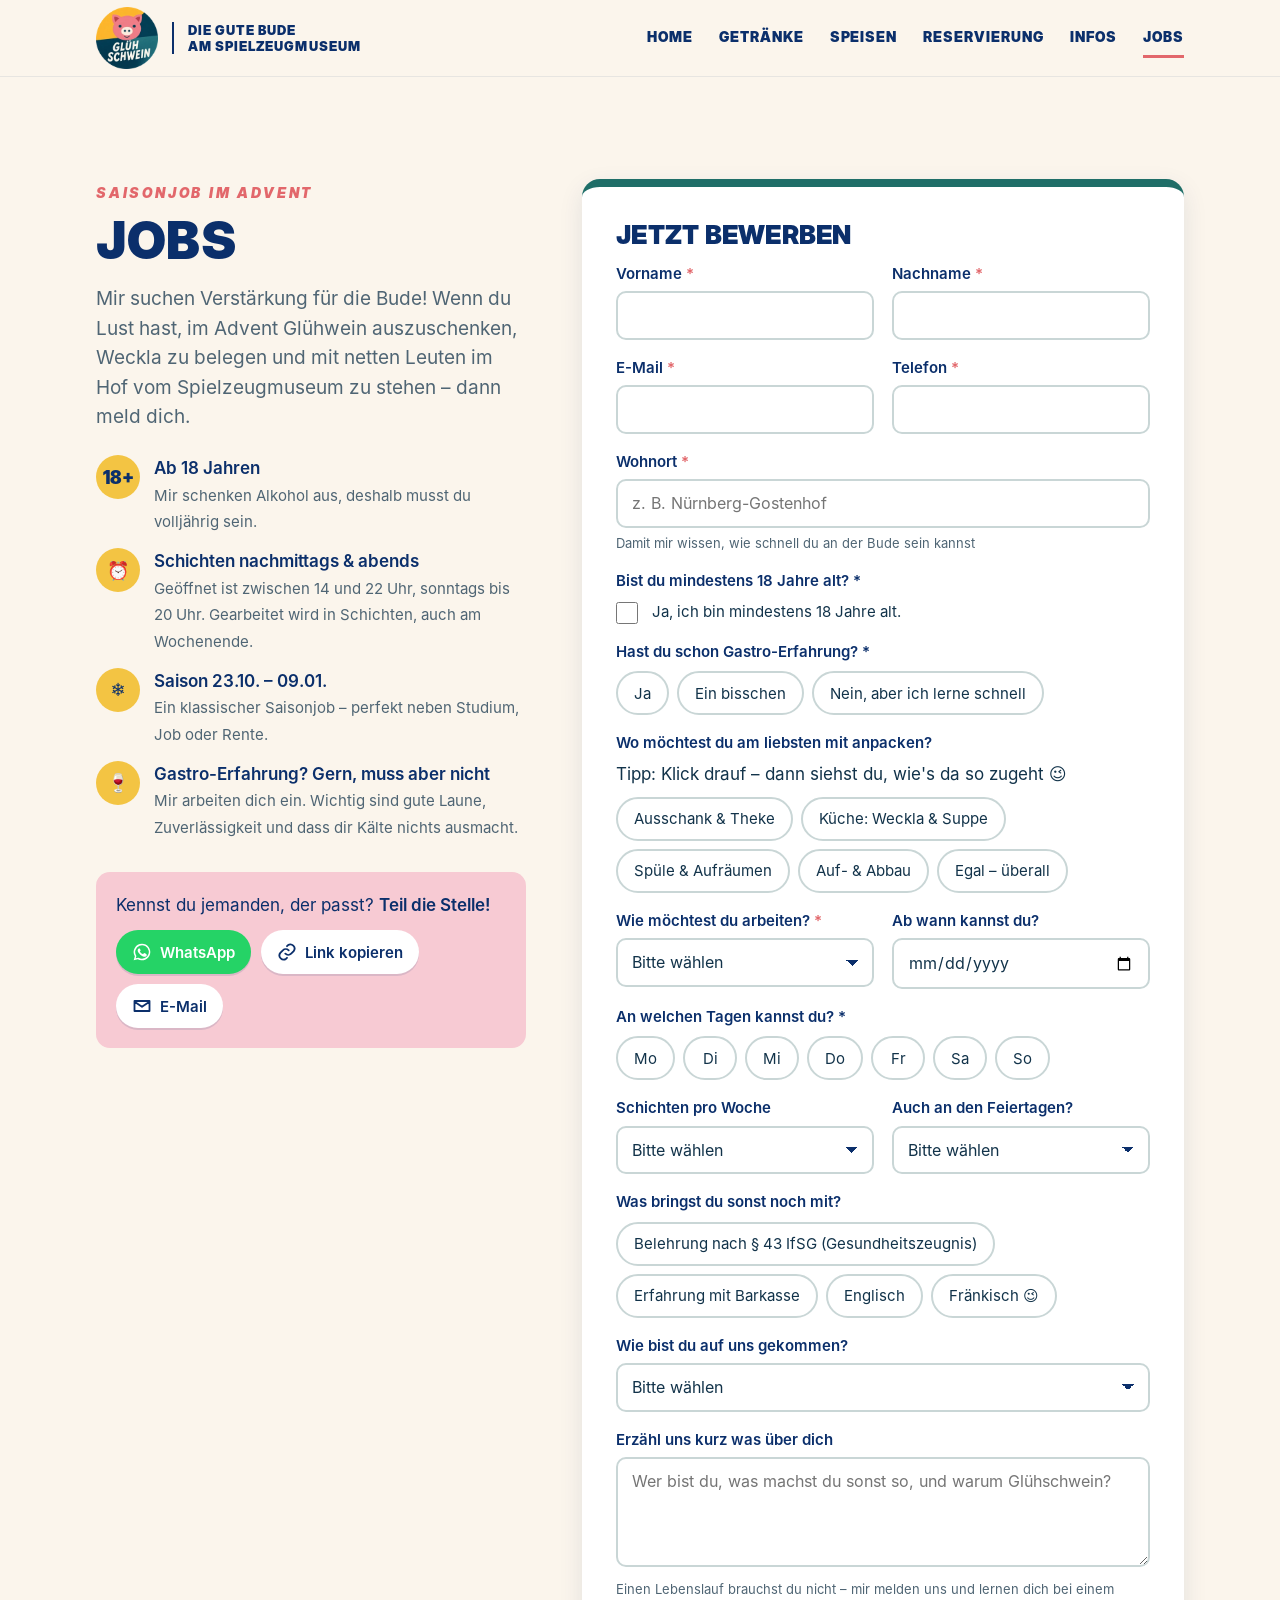
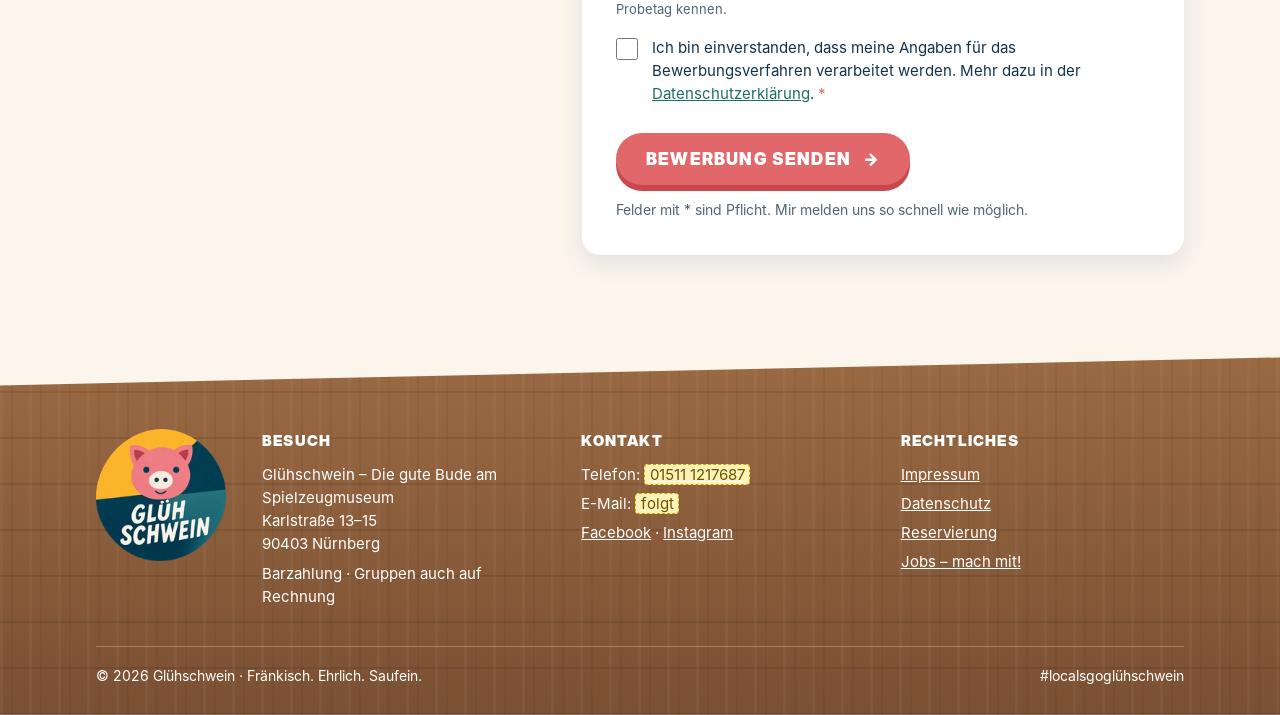
==== jobs/index.html @ bfb58c5c "Jobs: kleine Bildvorschau beim Drüberfahren mit der Maus - Über dem jeweiligen Bereich erscheint ein" ====
<!doctype html>
<html lang="de">
<head>
  <meta charset="utf-8">
  <meta name="viewport" content="width=device-width, initial-scale=1">
  <title>Jobs – Glühschwein · Saisonjob im Advent in Nürnberg</title>
  <meta name="description" content="Saisonjob im Glühschwein am Spielzeugmuseum Nürnberg: Ausschank, Küche, Auf- und Abbau. Ab 18 Jahren, Schichten nachmittags und abends, 23.10. – 09.01. Jetzt online bewerben.">
  <meta name="theme-color" content="#164f55">
  <link rel="icon" href="../bilder/favicon.png" type="image/png">
  <link rel="apple-touch-icon" href="../bilder/apple-touch-icon.png">
  <link rel="stylesheet" href="../css/style.css?v=14">
  <meta property="og:title" content="Jobs im Glühschwein – mach mit!">
  <meta property="og:description" content="Saisonjob im Advent: Ausschank, Küche, Auf- und Abbau im Innenhof vom Spielzeugmuseum Nürnberg. Ab 18 – jetzt online bewerben!">
  <meta property="og:type" content="website">
  <meta property="og:locale" content="de_DE">
  <meta property="og:url" content="https://xn--dasglhschwein-0ob.de/jobs/">
  <meta property="og:image" content="https://xn--dasglhschwein-0ob.de/bilder/vorschau.jpg">
  <meta property="og:image:width" content="1200">
  <meta property="og:image:height" content="630">
  <meta name="twitter:card" content="summary_large_image">
</head>
<body>

<a class="springen" href="#inhalt">Zum Inhalt springen</a>

<header class="kopf">
  <div class="huelle kopf__innen">
    <a class="marke" href="../" aria-label="Glühschwein – zur Startseite">
      <img class="marke__logo" src="../bilder/logo-klein.webp" width="180" height="182" alt="Logo Glühschwein">
      <span class="marke__zeile">Die gute Bude<br>am Spielzeugmuseum</span>
    </a>
    <button class="burger" type="button" aria-label="Menü öffnen" aria-expanded="false" aria-controls="hauptmenue">
      <span></span><span></span><span></span>
    </button>
    <nav class="nav" id="hauptmenue" aria-label="Hauptmenü">
      <ul>
        <li><a href="../#home">Home</a></li>
        <li><a href="../#getraenke">Getränke</a></li>
        <li><a href="../#speisen">Speisen</a></li>
        <li><a href="../#reservierung">Reservierung</a></li>
        <li><a href="../#infos">Infos</a></li>
        <li><a href="./" class="aktiv" aria-current="page">Jobs</a></li>
      </ul>
    </nav>
  </div>
</header>

<main id="inhalt">
<section class="abschnitt" aria-labelledby="jobs-titel">
  <div class="huelle reservierung">
    <div>
      <span class="kicker">Saisonjob im Advent</span>
      <h1 class="titel-gross" id="jobs-titel">Jobs</h1>
      <p class="einleitung">Mir suchen Verstärkung für die Bude! Wenn du Lust hast, im Advent Glühwein auszuschenken, Weckla zu belegen und mit netten Leuten im Hof vom Spielzeugmuseum zu stehen – dann meld dich.</p>
      <ul class="regeln">
        <li><span class="zahl">18+</span><div><b>Ab 18 Jahren</b><span>Mir schenken Alkohol aus, deshalb musst du volljährig sein.</span></div></li>
        <li><span class="zahl">⏰</span><div><b>Schichten nachmittags &amp; abends</b><span>Geöffnet ist zwischen 14 und 22 Uhr, sonntags bis 20 Uhr. Gearbeitet wird in Schichten, auch am Wochenende.</span></div></li>
        <li><span class="zahl">❄</span><div><b>Saison 23.10. – 09.01.</b><span>Ein klassischer Saisonjob – perfekt neben Studium, Job oder Rente.</span></div></li>
        <li><span class="zahl">🍷</span><div><b>Gastro-Erfahrung? Gern, muss aber nicht</b><span>Mir arbeiten dich ein. Wichtig sind gute Laune, Zuverlässigkeit und dass dir Kälte nichts ausmacht.</span></div></li>
      </ul>
      <div class="teilen" id="teilen">
        <p class="teilen__titel">Kennst du jemanden, der passt? <b>Teil die Stelle!</b></p>
        <div class="teilen__knoepfe">
          <button type="button" class="teilen__knopf teilen__knopf--nativ" id="teilen-nativ" hidden>
            <svg viewBox="0 0 24 24" aria-hidden="true"><path d="M12 3v12M7 8l5-5 5 5M5 13v6a2 2 0 0 0 2 2h10a2 2 0 0 0 2-2v-6" fill="none" stroke="currentColor" stroke-width="2.2" stroke-linecap="round" stroke-linejoin="round"/></svg>
            Teilen
          </button>
          <a class="teilen__knopf teilen__knopf--wa" id="teilen-wa" href="https://wa.me/?text=Saisonjob%20im%20Gl%C3%BChschwein%20N%C3%BCrnberg%20%E2%80%93%20hier%20bewerben%3A%20https%3A%2F%2Fxn--dasglhschwein-0ob.de%2Fjobs%2F" target="_blank" rel="noopener">
            <svg viewBox="0 0 24 24" aria-hidden="true"><path fill="currentColor" d="M12 2a10 10 0 0 0-8.6 15.1L2 22l5-1.3A10 10 0 1 0 12 2Zm0 18.2a8.2 8.2 0 0 1-4.2-1.2l-.3-.2-3 .8.8-2.9-.2-.3A8.2 8.2 0 1 1 12 20.2Zm4.5-6.1c-.2-.1-1.5-.7-1.7-.8s-.4-.1-.6.1-.7.8-.8 1-.3.2-.5.1a6.7 6.7 0 0 1-3.3-2.9c-.2-.4.2-.4.7-1.3.1-.2 0-.3 0-.4l-.8-1.8c-.2-.5-.4-.4-.6-.4h-.5a1 1 0 0 0-.7.3 3 3 0 0 0-.9 2.2 5.2 5.2 0 0 0 1.1 2.8 11.9 11.9 0 0 0 4.6 4c1.7.7 2.4.8 3.2.7a2.8 2.8 0 0 0 1.8-1.3 2.3 2.3 0 0 0 .2-1.3c-.1-.1-.2-.2-.5-.3Z"/></svg>
            WhatsApp
          </a>
          <button type="button" class="teilen__knopf" id="teilen-kopieren">
            <svg viewBox="0 0 24 24" aria-hidden="true"><path d="M10 14a5 5 0 0 0 7 0l3-3a5 5 0 0 0-7-7l-1 1M14 10a5 5 0 0 0-7 0l-3 3a5 5 0 0 0 7 7l1-1" fill="none" stroke="currentColor" stroke-width="2.2" stroke-linecap="round"/></svg>
            <span>Link kopieren</span>
          </button>
          <a class="teilen__knopf" id="teilen-mail" href="mailto:?subject=Saisonjob%20im%20Gl%C3%BChschwein&amp;body=Schau%20mal%2C%20das%20Gl%C3%BChschwein%20am%20Spielzeugmuseum%20sucht%20Leute%3A%20https%3A%2F%2Fxn--dasglhschwein-0ob.de%2Fjobs%2F">
            <svg viewBox="0 0 24 24" aria-hidden="true"><path d="M3 6h18v12H3zM3 7l9 6 9-6" fill="none" stroke="currentColor" stroke-width="2.2" stroke-linejoin="round"/></svg>
            E-Mail
          </a>
        </div>
      </div>
    </div>

    <form class="formular" id="bewerbungs-formular" action="https://formspree.io/f/DEINE-JOBS-ID" method="POST" novalidate>
      <h3>Jetzt bewerben</h3>
      <input type="hidden" name="_subject" value="Neue Bewerbung – Glühschwein">
      <div class="honig" aria-hidden="true"><label>Bitte leer lassen <input type="text" name="_gotcha" tabindex="-1" autocomplete="off"></label></div>

      <div class="feld-raster">
        <div class="feld">
          <label for="b-vorname">Vorname <span class="pflicht">*</span></label>
          <input id="b-vorname" name="vorname" type="text" autocomplete="given-name" required>
        </div>
        <div class="feld">
          <label for="b-nachname">Nachname <span class="pflicht">*</span></label>
          <input id="b-nachname" name="nachname" type="text" autocomplete="family-name" required>
        </div>
        <div class="feld">
          <label for="b-email">E-Mail <span class="pflicht">*</span></label>
          <input id="b-email" name="email" type="email" autocomplete="email" required>
        </div>
        <div class="feld">
          <label for="b-telefon">Telefon <span class="pflicht">*</span></label>
          <input id="b-telefon" name="telefon" type="tel" inputmode="tel" autocomplete="tel" required>
        </div>
        <div class="feld breit">
          <label for="b-wohnort">Wohnort <span class="pflicht">*</span></label>
          <input id="b-wohnort" name="wohnort" type="text" autocomplete="address-level2" required placeholder="z. B. Nürnberg-Gostenhof">
          <div class="klein">Damit mir wissen, wie schnell du an der Bude sein kannst</div>
        </div>

        <fieldset class="auswahl breit">
          <legend>Bist du mindestens 18 Jahre alt? <span class="pflicht">*</span></legend>
          <label class="haekchen"><input type="checkbox" id="b-18" name="volljaehrig" value="Ja, mindestens 18 Jahre" required><span>Ja, ich bin mindestens 18 Jahre alt.</span></label>
        </fieldset>

        <fieldset class="auswahl breit">
          <legend>Hast du schon Gastro-Erfahrung? <span class="pflicht">*</span></legend>
          <div class="optionen">
            <label class="option"><input type="radio" name="gastro_erfahrung" value="Ja" required><span>Ja</span></label>
            <label class="option"><input type="radio" name="gastro_erfahrung" value="Ein bisschen"><span>Ein bisschen</span></label>
            <label class="option"><input type="radio" name="gastro_erfahrung" value="Nein, aber ich lerne schnell"><span>Nein, aber ich lerne schnell</span></label>
          </div>
        </fieldset>
        <div class="feld breit" id="erfahrung-details" hidden>
          <label for="b-erfahrung">Wo und wie lange?</label>
          <textarea id="b-erfahrung" name="gastro_erfahrung_details" disabled placeholder="z. B. 2 Jahre Service im Biergarten, Christkindlesmarkt 2025 …"></textarea>
        </div>

        <fieldset class="auswahl breit">
          <legend>Wo möchtest du am liebsten mit anpacken?</legend>
          <p class="klein tipp">Tipp: Klick drauf – dann siehst du, wie's da so zugeht 😉</p>
          <div class="optionen">
            <label class="option"><input type="checkbox" name="bereich" value="Ausschank / Theke" data-bild="ausschank"><span>Ausschank &amp; Theke</span></label>
            <label class="option"><input type="checkbox" name="bereich" value="Küche / Weckla &amp; Suppe" data-bild="kueche"><span>Küche: Weckla &amp; Suppe</span></label>
            <label class="option"><input type="checkbox" name="bereich" value="Spüle / Aufräumen" data-bild="spuele"><span>Spüle &amp; Aufräumen</span></label>
            <label class="option"><input type="checkbox" name="bereich" value="Auf- und Abbau" data-bild="aufbau"><span>Auf- &amp; Abbau</span></label>
            <label class="option"><input type="checkbox" name="bereich" value="Egal, überall" data-bild="team"><span>Egal – überall</span></label>
          </div>
        </fieldset>

        <div class="feld">
          <label for="b-art">Wie möchtest du arbeiten? <span class="pflicht">*</span></label>
          <select id="b-art" name="beschaeftigung" required>
            <option value="">Bitte wählen</option>
            <option>Minijob</option>
            <option>Aushilfe / kurzfristige Beschäftigung</option>
            <option>Werkstudent/in</option>
            <option>Teilzeit</option>
            <option>Noch unklar</option>
          </select>
        </div>
        <div class="feld">
          <label for="b-ab">Ab wann kannst du?</label>
          <input id="b-ab" name="verfuegbar_ab" type="date" min="2026-10-01" max="2027-01-09">
        </div>

        <fieldset class="auswahl breit">
          <legend>An welchen Tagen kannst du? <span class="pflicht">*</span></legend>
          <div class="optionen optionen--tage">
            <label class="option"><input type="checkbox" name="tage" value="Mo"><span>Mo</span></label>
            <label class="option"><input type="checkbox" name="tage" value="Di"><span>Di</span></label>
            <label class="option"><input type="checkbox" name="tage" value="Mi"><span>Mi</span></label>
            <label class="option"><input type="checkbox" name="tage" value="Do"><span>Do</span></label>
            <label class="option"><input type="checkbox" name="tage" value="Fr"><span>Fr</span></label>
            <label class="option"><input type="checkbox" name="tage" value="Sa"><span>Sa</span></label>
            <label class="option"><input type="checkbox" name="tage" value="So"><span>So</span></label>
          </div>
        </fieldset>

        <div class="feld">
          <label for="b-schichten">Schichten pro Woche</label>
          <select id="b-schichten" name="schichten_pro_woche">
            <option value="">Bitte wählen</option>
            <option>1</option><option>2</option><option>3</option><option>4</option><option>5 oder mehr</option>
          </select>
        </div>
        <div class="feld">
          <label for="b-feiertage">Auch an den Feiertagen?</label>
          <select id="b-feiertage" name="feiertage">
            <option value="">Bitte wählen</option>
            <option>Ja, auch 24./26./31.12.</option>
            <option>Teilweise – schreib ich unten</option>
            <option>Nein</option>
          </select>
        </div>

        <fieldset class="auswahl breit">
          <legend>Was bringst du sonst noch mit?</legend>
          <div class="optionen">
            <label class="option"><input type="checkbox" name="extras" value="Belehrung nach § 43 IfSG (Gesundheitszeugnis)"><span>Belehrung nach § 43 IfSG (Gesundheitszeugnis)</span></label>
            <label class="option"><input type="checkbox" name="extras" value="Erfahrung mit Barkasse"><span>Erfahrung mit Barkasse</span></label>
            <label class="option"><input type="checkbox" name="extras" value="Englisch"><span>Englisch</span></label>
            <label class="option"><input type="checkbox" name="extras" value="Fränkisch 😉"><span>Fränkisch 😉</span></label>
          </div>
        </fieldset>

        <div class="feld breit">
          <label for="b-quelle">Wie bist du auf uns gekommen?</label>
          <select id="b-quelle" name="quelle">
            <option value="">Bitte wählen</option>
            <option>Ich war schon Gast</option>
            <option>Instagram / Facebook</option>
            <option>Freunde / Bekannte</option>
            <option>Ich hab schon mal im Glühschwein gearbeitet</option>
            <option>Sonstiges</option>
          </select>
        </div>

        <div class="feld breit">
          <label for="b-nachricht">Erzähl uns kurz was über dich</label>
          <textarea id="b-nachricht" name="nachricht" placeholder="Wer bist du, was machst du sonst so, und warum Glühschwein?"></textarea>
          <div class="klein">Einen Lebenslauf brauchst du nicht – mir melden uns und lernen dich bei einem Probetag kennen.</div>
        </div>

        <div class="feld breit">
          <label class="haekchen" for="b-datenschutz">
            <input id="b-datenschutz" name="datenschutz" type="checkbox" value="akzeptiert" required>
            <span>Ich bin einverstanden, dass meine Angaben für das Bewerbungsverfahren verarbeitet werden. Mehr dazu in der <a href="../datenschutz.html#bewerbung">Datenschutzerklärung</a>. <span class="pflicht">*</span></span>
          </label>
        </div>
      </div>

      <div class="formular-fuss">
        <button class="knopf" type="submit">Bewerbung senden <span aria-hidden="true">→</span></button>
        <p>Felder mit * sind Pflicht. Mir melden uns so schnell wie möglich.</p>
      </div>
      <div id="bewerbung-meldung" role="status" aria-live="polite"></div>
    </form>
  </div>
</section>
</main>

<!-- Kleine Vorschau beim Drüberfahren (nur Maus) -->
<div class="bildtipp" id="bildtipp" aria-hidden="true" hidden><img alt="" width="960" height="720"><span></span></div>

<!-- Bild-Popup für die Bereiche im Bewerbungsformular -->
<div class="bildpopup" id="bildpopup" hidden>
  <div class="bildpopup__karte" role="dialog" aria-modal="true" aria-labelledby="bildpopup-titel">
    <button type="button" class="bildpopup__zu" aria-label="Schließen">×</button>
    <img class="bildpopup__bild" alt="" width="960" height="720">
    <div class="bildpopup__text">
      <h3 id="bildpopup-titel"></h3>
      <p></p>
      <button type="button" class="knopf bildpopup__ok">Passt, weiter <span aria-hidden="true">→</span></button>
    </div>
  </div>
</div>


<footer class="fuss">
  <div class="huelle">
    <div class="fuss__raster">
      <img class="logo-fuss" src="../bilder/logo-klein.webp" width="180" height="182" alt="Logo Glühschwein" loading="lazy">
      <div>
        <h4>Besuch</h4>
        <p>Glühschwein – Die gute Bude am Spielzeugmuseum<br>Karlstraße 13–15<br>90403 Nürnberg</p>
        <p>Barzahlung · Gruppen auch auf Rechnung</p>
      </div>
      <div>
        <h4>Kontakt</h4>
        <ul>
          <!-- TODO: Telefonnummer vom Betreiber bestätigen lassen -->
          <li>Telefon: <a href="tel:+4915111217687"><span class="platzhalter">01511 1217687</span></a></li>
          <!-- TODO: E-Mail-Adresse eintragen, sobald angelegt -->
          <li>E-Mail: <span class="platzhalter">folgt</span></li>
          <li><a href="https://www.facebook.com/gluehschwein/" target="_blank" rel="noopener">Facebook</a> · <a href="https://www.instagram.com/gluehschwein/" target="_blank" rel="noopener">Instagram</a></li>
        </ul>
      </div>
      <div>
        <h4>Rechtliches</h4>
        <ul>
          <li><a href="../impressum.html">Impressum</a></li>
          <li><a href="../datenschutz.html">Datenschutz</a></li>
          <li><a href="../#reservierung">Reservierung</a></li>
          <li><a href="./">Jobs – mach mit!</a></li>
        </ul>
      </div>
    </div>
    <div class="fuss__unten">
      <span>© <span id="jahr">2026</span> Glühschwein · Fränkisch. Ehrlich. Saufein.</span>
      <span>#localsgoglühschwein</span>
    </div>
  </div>
</footer>

<script src="../js/main.js?v=12" defer></script>
</body>
</html>
---- css/style.css ----
/* =========================================================
   Glühschwein – Die gute Bude am Spielzeugmuseum
   Alle Farben, Schriften und Formen stecken in den Variablen
   unten. Einmal hier ändern → ganze Seite ändert sich.
   ========================================================= */

/* ---------- Schriften (selbst gehostet, keine Google-Server) ---------- */
@font-face { font-family: "Inter"; src: url("../fonts/inter-regular.woff") format("woff"); font-weight: 400; font-style: normal; font-display: swap; }
@font-face { font-family: "Inter"; src: url("../fonts/inter-semibold.woff") format("woff"); font-weight: 600; font-style: normal; font-display: swap; }
@font-face { font-family: "Inter Display"; src: url("../fonts/interdisplay-black.woff") format("woff"); font-weight: 900; font-style: normal; font-display: swap; }
@font-face { font-family: "Inter Display"; src: url("../fonts/interdisplay-blackitalic.woff") format("woff"); font-weight: 900; font-style: italic; font-display: swap; }

:root {
  /* === Farben (aus Logo & Speisekarte) === */
  --farbe-primaer:        #1f6e68;  /* Petrol – Bänder, Flächen */
  --farbe-primaer-dunkel: #164f55;  /* Petrol dunkel – Karte, Hover */
  --farbe-primaer-hell:   #7fb3ae;  /* Petrol hell – Hügel */
  --farbe-band:           #044c66;  /* Band unter der Skyline (= Unterkante der Grafik) */
  --farbe-navy:           #0b2f6b;  /* Navy – Text, Rahmen */
  --farbe-gelb:           #f3c443;  /* Gelb – Sonne, Semmel */
  --farbe-logo-gelb:      #fcc802;  /* Gelb aus dem Logo – Überschriften auf der Karte */
  --farbe-rosa:           #ee8e8e;  /* Schweinchen-Rosa */
  --farbe-rosa-hell:      #f7cad3;
  --farbe-akzent:         #e2676b;  /* Koralle – Button */
  --farbe-akzent-dunkel:  #c9484d;
  --farbe-rot:            #d7262b;  /* Rot – große Kartenüberschriften */
  --farbe-wein:           #a3303a;  /* Weinrot – Tasse */
  --hintergrund:          #fbf5ec;  /* Creme */
  --hintergrund-karte:    #ffffff;
  --text:                 #12334a;
  --text-leise:           #4f6574;
  --rahmen:               #c9d6d6;
  --holz:                 #9a6a43;
  --holz-dunkel:          #7a5033;

  /* === Schriften === */
  --schrift-ueberschrift: "Inter Display", "Inter", system-ui, -apple-system, "Segoe UI", sans-serif;
  --schrift-text:         "Inter", system-ui, -apple-system, "Segoe UI", sans-serif;

  /* === Formen === */
  --radius: 14px;
  --schatten: 0 8px 24px rgba(11, 47, 107, .10);
  --abstand-sektion: clamp(56px, 8vw, 104px);
  --breite-max: 1120px;
  --schraege: -4deg;
}

/* ---------- Grundlagen ---------- */
*, *::before, *::after { box-sizing: border-box; }
html { scroll-behavior: smooth; scroll-padding-top: 88px; -webkit-text-size-adjust: 100%; }
@media (prefers-reduced-motion: reduce) { html { scroll-behavior: auto; } }
body {
  margin: 0;
  background: var(--hintergrund);
  color: var(--text);
  font-family: var(--schrift-text);
  font-size: 17px;
  line-height: 1.55;
  overflow-x: hidden;
}
img, svg { max-width: 100%; display: block; }
img { height: auto; }
a { color: var(--farbe-primaer); }
a:hover { color: var(--farbe-primaer-dunkel); }
h1, h2, h3 { font-family: var(--schrift-ueberschrift); font-weight: 900; line-height: 1.05; margin: 0 0 .5em; letter-spacing: .01em; }
p { margin: 0 0 1em; }
.huelle { width: 100%; max-width: var(--breite-max); margin: 0 auto; padding: 0 16px; }
.sr-only { position: absolute; width: 1px; height: 1px; overflow: hidden; clip: rect(0 0 0 0); white-space: nowrap; }
.springen { position: absolute; left: -999px; top: 8px; background: var(--farbe-navy); color: #fff; padding: 8px 14px; border-radius: 8px; z-index: 100; }
.springen:focus { left: 8px; }
:focus-visible { outline: 3px solid var(--farbe-akzent); outline-offset: 3px; }

/* Platzhalter: deutlich markiert, bis die echten Daten da sind */
.platzhalter { background: #fff3b8; border: 1px dashed #c9a400; border-radius: 4px; padding: 0 .3em; color: #6b5300; font-style: normal; }

/* ---------- Kopfzeile ---------- */
.kopf {
  position: sticky; top: 0; z-index: 50;
  background: rgba(251, 245, 236, .96);
  -webkit-backdrop-filter: blur(6px); backdrop-filter: blur(6px);
  border-bottom: 1px solid rgba(11, 47, 107, .08);
}
.kopf__innen { display: flex; align-items: center; gap: 16px; min-height: 76px; }
.marke { display: flex; align-items: center; gap: 14px; text-decoration: none; color: var(--farbe-navy); }
.marke__logo { width: 62px; height: auto; flex: none; }
.marke__zeile {
  font-family: var(--schrift-ueberschrift); font-weight: 900; text-transform: uppercase;
  font-size: 13px; letter-spacing: .08em; line-height: 1.25;
  border-left: 2px solid var(--farbe-navy); padding-left: 14px;
}
.nav { margin-left: auto; }
.nav ul { list-style: none; margin: 0; padding: 0; display: flex; gap: 26px; }
.nav a {
  font-family: var(--schrift-ueberschrift); font-weight: 900; text-transform: uppercase;
  font-size: 14px; letter-spacing: .07em; color: var(--farbe-navy); text-decoration: none;
  padding: 8px 0; border-bottom: 3px solid transparent; display: inline-block;
}
.nav a:hover, .nav a.aktiv { border-bottom-color: var(--farbe-akzent); }
.burger { display: none; margin-left: auto; width: 46px; height: 46px; border: 0; background: var(--farbe-navy); border-radius: 10px; cursor: pointer; padding: 12px; }
.burger span { display: block; height: 3px; background: #fff; border-radius: 2px; margin: 4px 0; transition: transform .2s, opacity .2s; }
.burger[aria-expanded="true"] span:nth-child(1) { transform: translateY(7px) rotate(45deg); }
.burger[aria-expanded="true"] span:nth-child(2) { opacity: 0; }
.burger[aria-expanded="true"] span:nth-child(3) { transform: translateY(-7px) rotate(-45deg); }

@media (max-width: 860px) {
  .marke__zeile { font-size: 11px; }
  .burger { display: block; }
  .nav { position: absolute; left: 0; right: 0; top: 100%; background: var(--hintergrund); border-bottom: 3px solid var(--farbe-primaer); display: none; }
  .nav.offen { display: block; }
  .nav ul { flex-direction: column; gap: 0; padding: 8px 16px 16px; }
  .nav a { display: block; padding: 14px 0; border-bottom: 1px solid var(--rahmen); font-size: 16px; }
}
@media (max-width: 420px) { .marke__logo { width: 54px; } .marke__zeile { display: none; } }

/* ---------- Status-Leiste (heute geöffnet …) ---------- */
.status { background: var(--farbe-navy); color: #fff; font-size: 14px; }
.status .huelle { display: flex; flex-wrap: wrap; gap: 4px 18px; align-items: center; justify-content: center; padding-top: 8px; padding-bottom: 8px; text-align: center; }
.status__punkt { display: inline-block; width: 9px; height: 9px; border-radius: 50%; background: #7ddc8a; margin-right: 6px; vertical-align: 1px; }
.status--zu .status__punkt { background: var(--farbe-rosa); }
.status b { font-weight: 600; }

/* ---------- Hero ---------- */
.hero { position: relative; overflow: hidden; padding-top: 12px; padding-bottom: clamp(48px, 7vw, 80px); }
.einstieg { position: relative; max-width: 1800px; margin: 0 auto; }
.hero__bild { width: 100%; height: auto; }
/* Fensterlicht: leuchtet nur während der Öffnungszeit (Klasse kommt aus js/main.js).
   Geschlossen: Original-Bild mit weißen Fenstern. */
.fenster { position: absolute; inset: 0; width: 100%; height: 100%; pointer-events: none; opacity: 0; transition: opacity 1.2s ease; }
.ist-offen .fenster--an { opacity: 1; animation: kerzenschein 4s ease-in-out infinite; }
@keyframes kerzenschein { 0%, 100% { opacity: 1; } 35% { opacity: .82; } 55% { opacity: .95; } 75% { opacity: .86; } }
@media (prefers-reduced-motion: reduce) { .ist-offen .fenster--an { animation: none; } }
.band {
  position: relative;
  background: var(--farbe-band);
  color: var(--hintergrund);
  transform: skewY(var(--schraege));
  margin: calc(-1 * clamp(22px, 4.5vw, 64px)) 0 0;
  z-index: 2;
  padding: clamp(36px, 6vw, 64px) 0;
}
.band > * { transform: skewY(calc(var(--schraege) * -1)); }
.band__titel {
  font-family: var(--schrift-ueberschrift); font-weight: 900; text-transform: uppercase;
  font-size: clamp(54px, 13vw, 150px); line-height: .9; text-align: center; margin: 0;
  transform: skewY(calc(var(--schraege) * -1)) rotate(-3deg);
}
.band__unter {
  display: flex; align-items: center; justify-content: center; gap: 16px;
  font-family: var(--schrift-ueberschrift); font-weight: 900; font-style: italic; text-transform: uppercase;
  letter-spacing: .25em; font-size: clamp(16px, 3vw, 28px); margin-top: 14px;
  transform: skewY(calc(var(--schraege) * -1)) rotate(-3deg);
}
.band__unter::before, .band__unter::after { content: ""; flex: 0 1 90px; min-width: 24px; height: 3px; background: currentColor; border-radius: 2px; }
.hero__intro { text-align: center; max-width: 640px; margin: clamp(44px, 7vw, 72px) auto 0; font-size: 19px; color: var(--text-leise); }

/* ---------- Highlights: Tasse | Gin ---------- */
.highlights { display: grid; grid-template-columns: 1fr 1fr; align-items: end; margin-top: clamp(28px, 5vw, 48px); }
.highlight { text-align: center; padding: 0 clamp(12px, 3vw, 40px); }
.highlight + .highlight { border-left: 2px solid var(--farbe-navy); }
.highlight img { width: min(300px, 100%); height: auto; margin: 0 auto 14px; }
.highlight__name { font-family: var(--schrift-ueberschrift); font-weight: 900; text-transform: uppercase; font-size: clamp(20px, 3.4vw, 34px); color: var(--farbe-navy); margin: 0; letter-spacing: .02em; }
.highlight__name .dot { color: var(--farbe-akzent); margin: 0 .25em; }
.highlight__preis { font-weight: 600; color: var(--text-leise); margin-top: 4px; }
@media (max-width: 560px) {
  .highlights { grid-template-columns: 1fr; gap: 40px; }
  .highlight + .highlight { border-left: 0; border-top: 2px solid var(--farbe-navy); padding-top: 32px; }
}

/* ---------- Trennzeile ---------- */
.trenner {
  margin: clamp(40px, 6vw, 60px) 0 clamp(28px, 4vw, 40px);
  border-top: 2px solid var(--farbe-navy); border-bottom: 2px solid var(--farbe-navy);
  padding: 14px 0; text-align: center;
  font-family: var(--schrift-ueberschrift); font-weight: 900; text-transform: uppercase;
  letter-spacing: .3em; font-size: clamp(18px, 4vw, 34px); color: var(--farbe-navy);
}
.trenner .dot { color: var(--farbe-akzent); margin: 0 .4em; letter-spacing: 0; }

/* ---------- Speisen-Icons ---------- */
.bissen { list-style: none; margin: 0; padding: 0; display: grid; grid-template-columns: repeat(4, 1fr); }
.bissen li { text-align: center; padding: 0 14px; }
.bissen li + li { border-left: 2px solid var(--farbe-navy); }
.bissen img { width: 100%; height: clamp(150px, 19vw, 230px); object-fit: contain; object-position: center bottom; margin: 0 auto; }
.bissen span { font-family: var(--schrift-ueberschrift); font-weight: 900; text-transform: uppercase; color: var(--farbe-navy); font-size: clamp(14px, 2vw, 20px); letter-spacing: .05em; line-height: 1.15; display: block; }
@media (max-width: 640px) {
  .bissen { grid-template-columns: 1fr 1fr; row-gap: 28px; }
  .bissen li:nth-child(3) { border-left: 0; }
}

/* ---------- Slogan-Band ---------- */
.slogan { margin: clamp(48px, 7vw, 80px) auto 0; max-width: 1160px; padding: 0 8px; }
.slogan img { width: 100%; height: auto; }
.cta-zeile { display: flex; flex-wrap: wrap; align-items: center; justify-content: space-between; gap: 20px; margin-top: clamp(36px, 5vw, 56px); }
.hashtag {
  font-family: var(--schrift-ueberschrift); font-weight: 900; font-style: italic;
  font-size: clamp(24px, 4.5vw, 40px); color: var(--farbe-navy); margin: 0;
  text-decoration: underline; text-decoration-color: var(--farbe-akzent); text-decoration-thickness: 4px; text-underline-offset: 8px;
}

/* ---------- Buttons ---------- */
.knopf {
  display: inline-flex; align-items: center; justify-content: center; gap: 12px;
  min-height: 52px; padding: 12px 30px; border-radius: 999px; border: 0; cursor: pointer;
  background: var(--farbe-akzent); color: #fff; text-decoration: none;
  font-family: var(--schrift-ueberschrift); font-weight: 900; text-transform: uppercase; letter-spacing: .07em; font-size: 17px;
  box-shadow: 0 6px 0 var(--farbe-akzent-dunkel); transition: transform .12s, box-shadow .12s, background .12s;
}
.knopf:hover { color: #fff; background: var(--farbe-akzent-dunkel); }
.knopf:active { transform: translateY(4px); box-shadow: 0 2px 0 var(--farbe-akzent-dunkel); }
.knopf--hell { background: #fff; color: var(--farbe-navy); box-shadow: 0 6px 0 var(--rahmen); }
.knopf--hell:hover { background: var(--hintergrund); color: var(--farbe-navy); }
.knopf[disabled] { opacity: .6; cursor: wait; }

/* ---------- Abschnitte ---------- */
.abschnitt { padding: var(--abstand-sektion) 0; }
.kicker { display: inline-block; font-family: var(--schrift-ueberschrift); font-weight: 900; font-style: italic; text-transform: uppercase; letter-spacing: .2em; color: var(--farbe-akzent); font-size: 14px; margin-bottom: 10px; }
.titel-gross {
  font-family: var(--schrift-ueberschrift); font-weight: 900; text-transform: uppercase;
  font-size: clamp(42px, 8vw, 84px); color: var(--farbe-navy); margin: 0 0 .3em;
}
.einleitung { font-size: 19px; color: var(--text-leise); max-width: 640px; }

/* ---------- Karte (Getränke & Speisen) – wie die gedruckte Karte ---------- */
.karte-bereich {
  background:
    repeating-linear-gradient(90deg, rgba(255,255,255,.035) 0 38px, transparent 38px 76px),
    var(--farbe-primaer-dunkel);
  color: #fff;
  position: relative;
}
.karte-bereich .titel-gross {
  display: inline-block; color: var(--farbe-rot); background: #fff; padding: .08em .35em .02em; border-radius: 10px;
  transform: rotate(-3deg); box-shadow: 6px 6px 0 rgba(0,0,0,.18); font-style: italic;
}
.karte-bereich .einleitung { color: rgba(255,255,255,.82); margin-top: 18px; }
.karten-raster { display: grid; grid-template-columns: repeat(auto-fit, minmax(min(100%, 340px), 1fr)); gap: 28px 40px; margin-top: 36px; }
.karten-gruppe h3 {
  font-family: var(--schrift-ueberschrift); font-weight: 900; font-style: italic; text-transform: uppercase;
  font-size: 24px; letter-spacing: .03em; margin: 0 0 10px; color: var(--farbe-logo-gelb);
}
.karten-gruppe h3 small { font-size: 12px; letter-spacing: .1em; vertical-align: super; margin-left: 4px; }
.karte-liste { list-style: none; margin: 0; padding: 0; }
.karte-liste li {
  display: grid; grid-template-columns: 1fr auto auto; gap: 4px 14px; align-items: baseline;
  padding: 9px 0; border-bottom: 1px dashed rgba(255,255,255,.22);
}
.karte-liste .menge { font-size: 14px; color: rgba(255,255,255,.7); white-space: nowrap; }
.karte-liste .preis { font-weight: 600; white-space: nowrap; font-variant-numeric: tabular-nums; min-width: 4.2em; text-align: right; }
.karte-liste .hinweis { grid-column: 1 / -1; font-size: 14px; color: rgba(255,255,255,.72); margin-top: -2px; }
.veggie { display: inline-block; font-size: 11px; font-weight: 600; letter-spacing: .06em; text-transform: uppercase; background: #8cc68f; color: #123; border-radius: 99px; padding: 1px 8px; margin-left: 6px; vertical-align: 2px; }

.top-gluehwein {
  display: grid; grid-template-columns: auto 1fr; gap: 20px 28px; align-items: center;
  background: rgba(255,255,255,.07); border: 2px solid rgba(255,255,255,.15); border-radius: var(--radius);
  padding: 22px 24px; margin-top: 36px;
}
.preis-kreis {
  width: 112px; height: 112px; border-radius: 50%; background: #fff; color: var(--farbe-navy);
  display: grid; place-content: center; text-align: center; transform: rotate(-8deg);
  font-family: var(--schrift-ueberschrift); font-weight: 900; font-size: 38px; line-height: 1;
}
.preis-kreis sup { font-size: .5em; vertical-align: .75em; }
.preis-kreis small { font-size: 14px; font-weight: 900; margin-top: 6px; display: block; }
.top-gluehwein h3 { font-size: clamp(26px, 4vw, 38px); text-transform: uppercase; margin: 0 0 6px; color: var(--farbe-logo-gelb); }
.top-gluehwein h3 sup { font-size: .45em; vertical-align: .9em; text-transform: lowercase; }
.top-gluehwein p { margin: 0; color: rgba(255,255,255,.85); }
.fahne { display: inline-block; margin-top: 10px; background: #fff; color: var(--farbe-rot); font-weight: 600; font-size: 14px; padding: 4px 10px; border-radius: 4px; transform: rotate(-2deg); }
@media (max-width: 520px) { .top-gluehwein { grid-template-columns: 1fr; justify-items: center; text-align: center; } }

.karten-fuss { display: flex; flex-wrap: wrap; gap: 12px 28px; margin-top: 30px; font-size: 15px; color: rgba(255,255,255,.85); }
.karten-fuss strong { color: #fff; }

/* Speisen-Abschnitt hell, damit sich die zwei Karten abheben */
.karte-bereich--speisen { background: repeating-linear-gradient(90deg, rgba(255,255,255,.035) 0 38px, transparent 38px 76px), var(--farbe-primaer); }

/* ---------- Reservierung ---------- */
.reservierung { display: grid; grid-template-columns: minmax(0, 5fr) minmax(0, 7fr); gap: clamp(28px, 5vw, 56px); align-items: start; }
@media (max-width: 860px) { .reservierung { grid-template-columns: 1fr; } }
.reservierung .titel-gross { font-size: clamp(36px, 4.6vw, 52px); }
.regeln { list-style: none; margin: 24px 0 0; padding: 0; display: grid; gap: 14px; }
.regeln li { display: grid; grid-template-columns: 44px 1fr; gap: 14px; align-items: start; }
.regeln .zahl {
  width: 44px; height: 44px; border-radius: 50%; display: grid; place-items: center;
  background: var(--farbe-gelb); color: var(--farbe-navy);
  font-family: var(--schrift-ueberschrift); font-weight: 900; font-size: 18px;
}
.regeln b { display: block; color: var(--farbe-navy); }
.regeln span { color: var(--text-leise); font-size: 15px; }

.formular {
  background: var(--hintergrund-karte); border-radius: calc(var(--radius) + 4px); box-shadow: var(--schatten);
  border-top: 8px solid var(--farbe-primaer); padding: clamp(20px, 4vw, 34px);
}
.formular h3 { font-size: 26px; text-transform: uppercase; color: var(--farbe-navy); }
.feld-raster { display: grid; grid-template-columns: repeat(2, minmax(0, 1fr)); gap: 16px 18px; }
.feld-raster .breit { grid-column: 1 / -1; }
@media (max-width: 520px) { .feld-raster { grid-template-columns: 1fr; } }
.feld label { display: block; font-weight: 600; font-size: 15px; margin-bottom: 6px; color: var(--farbe-navy); }
.feld label .pflicht { color: var(--farbe-akzent); }
.feld input, .feld select, .feld textarea {
  width: 100%; min-height: 48px; padding: 10px 14px; font: inherit; font-size: 16px; color: var(--text);
  background: #fff; border: 2px solid var(--rahmen); border-radius: 10px; -webkit-appearance: none; appearance: none;
}
.feld select { background-image: linear-gradient(45deg, transparent 50%, var(--farbe-navy) 50%), linear-gradient(135deg, var(--farbe-navy) 50%, transparent 50%); background-position: calc(100% - 20px) 50%, calc(100% - 14px) 50%; background-size: 6px 6px; background-repeat: no-repeat; padding-right: 36px; }
.feld textarea { min-height: 110px; resize: vertical; }
.feld input:focus, .feld select:focus, .feld textarea:focus { border-color: var(--farbe-primaer); outline: none; box-shadow: 0 0 0 3px rgba(31,110,104,.2); }
.feld input[type=checkbox] { -webkit-appearance: auto; appearance: auto; width: 22px; height: 22px; min-height: 0; padding: 0; border: 0; box-shadow: none; }
.feld label.haekchen { display: grid; font-weight: 400; color: var(--text); }
.feld .klein { font-size: 13px; color: var(--text-leise); margin-top: 5px; }
.feld--fehler input, .feld--fehler select { border-color: var(--farbe-akzent); }
.fehlertext { color: var(--farbe-akzent-dunkel); font-size: 14px; margin-top: 5px; font-weight: 600; }
.haekchen { display: grid; grid-template-columns: 26px 1fr; gap: 10px; align-items: start; font-size: 15px; }
.haekchen input { width: 22px; height: 22px; margin: 2px 0 0; accent-color: var(--farbe-primaer); }
.honig { position: absolute !important; left: -5000px !important; }
.firmen-felder { grid-column: 1 / -1; margin: 0; padding: 18px 18px 20px; border: 2px dashed var(--rahmen); border-radius: 12px; background: #f6faf9; min-width: 0; }
.firmen-felder[hidden] { display: none; }
/* Auswahl-Gruppen (Bewerbungsformular) */
.auswahl { grid-column: 1 / -1; border: 0; margin: 0; padding: 0; min-width: 0; }
.auswahl legend { font-weight: 600; font-size: 15px; color: var(--farbe-navy); margin-bottom: 8px; padding: 0; }
.optionen { display: flex; flex-wrap: wrap; gap: 8px; }
.option { position: relative; display: inline-flex; cursor: pointer; }
.option input { position: absolute; opacity: 0; width: 1px; height: 1px; }
.option span { display: inline-flex; align-items: center; min-height: 44px; padding: 8px 16px; border: 2px solid var(--rahmen); border-radius: 999px; background: #fff; font-size: 15px; color: var(--text); transition: background .15s, border-color .15s, color .15s; }
.option:hover span { border-color: var(--farbe-primaer); }
.option input:checked + span { background: var(--farbe-primaer); border-color: var(--farbe-primaer); color: #fff; font-weight: 600; }
.option input:focus-visible + span { outline: 3px solid var(--farbe-akzent); outline-offset: 2px; }
.optionen--tage .option span { min-width: 54px; justify-content: center; }
.auswahl--fehler .option span, .auswahl--fehler .haekchen input { border-color: var(--farbe-akzent); outline: 2px solid var(--farbe-akzent); outline-offset: 1px; }
.feld[hidden] { display: none; }
.firmen-felder legend { padding: 0 8px; font-family: var(--schrift-ueberschrift); font-weight: 900; text-transform: uppercase; letter-spacing: .05em; font-size: 14px; color: var(--farbe-primaer); }
.formular-fuss { display: flex; flex-wrap: wrap; align-items: center; gap: 14px 20px; margin-top: 22px; }
.formular-fuss p { margin: 0; font-size: 14px; color: var(--text-leise); flex: 1 1 220px; }
.meldung { margin-top: 18px; padding: 14px 16px; border-radius: 10px; font-weight: 600; }
.meldung--ok { background: #e3f4e5; color: #1d5b2a; }
.meldung--fehler { background: #fde6e6; color: #8b1d22; }
.meldung--info { background: #fff3b8; color: #6b5300; }

/* ---------- Infos ---------- */
.info-raster { display: grid; grid-template-columns: repeat(auto-fit, minmax(min(100%, 300px), 1fr)); gap: 28px; margin-top: 36px; }
.info-karte { background: var(--hintergrund-karte); border-radius: var(--radius); box-shadow: var(--schatten); padding: 26px; }
.info-karte h3 { font-size: 22px; text-transform: uppercase; color: var(--farbe-navy); }
.zeiten { width: 100%; border-collapse: collapse; font-variant-numeric: tabular-nums; }
.zeiten th, .zeiten td { text-align: left; padding: 8px 0; border-bottom: 1px solid var(--rahmen); vertical-align: top; }
.zeiten th { font-weight: 600; padding-right: 14px; }
.zeiten td { text-align: right; white-space: nowrap; }
.unterzeile { margin: 18px 0 6px; font-weight: 600; color: var(--farbe-navy); }
.merkmale { list-style: none; margin: 0; padding: 0; display: grid; gap: 12px; }
.merkmale li { display: grid; grid-template-columns: 36px 1fr; gap: 12px; align-items: center; }
.merkmale svg { width: 36px; height: 36px; }
.karten-platz {
  margin-top: 16px; border-radius: 12px; overflow: hidden; background: #dfe9e8; aspect-ratio: 4 / 3;
  display: grid; place-items: center; text-align: center; padding: 20px; position: relative;
}
.karten-platz iframe { position: absolute; inset: 0; width: 100%; height: 100%; border: 0; }
.karten-platz p { font-size: 14px; color: var(--text-leise); max-width: 300px; margin: 0 auto 14px; }
.sommer { margin-top: 36px; display: grid; grid-template-columns: auto 1fr; gap: 18px; align-items: center; background: var(--farbe-rosa-hell); border-radius: var(--radius); padding: 22px 24px; }
.sommer svg { width: 56px; height: 56px; }
.sommer p { margin: 0; }

/* ---------- Fußzeile in Holzoptik ---------- */
.fuss {
  color: #fff;
  background:
    repeating-linear-gradient(0deg, rgba(0,0,0,.10) 0 2px, transparent 2px 46px),
    repeating-linear-gradient(90deg, rgba(255,255,255,.04) 0 3px, transparent 3px 11px, rgba(0,0,0,.05) 11px 13px, transparent 13px 29px),
    linear-gradient(180deg, var(--holz) 0%, var(--holz-dunkel) 100%);
  padding: 56px 0 28px;
  margin-top: 0;
  clip-path: polygon(0 28px, 100% 0, 100% 100%, 0 100%);
}
.fuss__raster { display: grid; grid-template-columns: auto 1fr 1fr 1fr; gap: 28px 36px; align-items: start; padding-top: 16px; }
.fuss .logo-fuss { width: 130px; height: auto; }
.fuss h4 { font-family: var(--schrift-ueberschrift); font-weight: 900; text-transform: uppercase; letter-spacing: .08em; font-size: 15px; margin: 0 0 10px; }
.fuss p, .fuss li { font-size: 15px; margin: 0 0 6px; }
.fuss ul { list-style: none; margin: 0; padding: 0; }
.fuss a { color: #fff; }
.fuss a:hover { color: var(--farbe-gelb); }
.fuss__unten { border-top: 1px solid rgba(255,255,255,.25); margin-top: 32px; padding-top: 18px; display: flex; flex-wrap: wrap; gap: 8px 20px; justify-content: space-between; font-size: 14px; }
.fuss .platzhalter { color: #6b5300; }
@media (max-width: 860px) { .fuss__raster { grid-template-columns: 1fr 1fr; } }
@media (max-width: 520px) { .fuss__raster { grid-template-columns: 1fr; } }

/* ---------- Unterseiten (Impressum / Datenschutz) ---------- */
.rechtstext { max-width: 760px; }
.rechtstext h1 { font-size: clamp(36px, 7vw, 60px); text-transform: uppercase; color: var(--farbe-navy); }
.rechtstext h2 { font-size: 22px; margin-top: 1.8em; text-transform: uppercase; color: var(--farbe-navy); }
.rechtstext h3 { font-size: 17px; margin-top: 1.4em; font-family: var(--schrift-text); font-weight: 600; }
.rechtstext .hinweis-box { background: #fff3b8; border-left: 5px solid #c9a400; padding: 14px 16px; border-radius: 6px; font-size: 15px; }

@media (max-width: 560px) {
  .band__unter { letter-spacing: .14em; gap: 10px; }
  .band__unter::before, .band__unter::after { flex-basis: 36px; }
  .highlight img { width: min(240px, 100%); }
  .cta-zeile { justify-content: center; text-align: center; }
}

/* ---------- Teilen (Jobs-Seite) ---------- */
.teilen { margin-top: 32px; padding: 20px; background: var(--farbe-rosa-hell); border-radius: var(--radius); }
.teilen__titel { margin: 0 0 12px; color: var(--farbe-navy); }
.teilen__knoepfe { display: flex; flex-wrap: wrap; gap: 10px; }
.teilen__knopf {
  display: inline-flex; align-items: center; gap: 8px; min-height: 44px; padding: 8px 16px;
  border: 0; border-radius: 999px; background: #fff; color: var(--farbe-navy); cursor: pointer;
  font: 600 15px/1 var(--schrift-text); text-decoration: none; box-shadow: 0 2px 0 rgba(11,47,107,.12);
}
.teilen__knopf:hover { background: var(--hintergrund); color: var(--farbe-navy); }
.teilen__knopf svg { width: 20px; height: 20px; flex: none; }
.teilen__knopf--wa { background: #25d366; color: #fff; }
.teilen__knopf--wa:hover { background: #1fb457; color: #fff; }
.teilen__knopf--nativ { background: var(--farbe-primaer); color: #fff; }
.teilen__knopf--nativ:hover { background: var(--farbe-primaer-dunkel); color: #fff; }
.teilen__knopf[hidden] { display: none; }

/* ---------- Bild-Popup (Jobs: „Wo möchtest du anpacken?“) ---------- */
.tipp { margin: -2px 0 10px; }
.bildpopup { position: fixed; inset: 0; z-index: 200; display: grid; place-items: center; padding: 16px;
  background: rgba(11, 47, 107, .45); -webkit-backdrop-filter: blur(3px); backdrop-filter: blur(3px); animation: popup-hg .2s ease; }
.bildpopup[hidden] { display: none; }
.bildpopup__karte { position: relative; width: min(560px, 100%); max-height: calc(100vh - 32px); overflow: auto;
  background: #fff; border-radius: 20px; box-shadow: 0 20px 60px rgba(0,0,0,.3);
  animation: popup-rein .38s cubic-bezier(.2, 1.5, .4, 1); }
.bildpopup__bild { width: 100%; height: auto; border-radius: 20px 20px 0 0; background: var(--hintergrund); }
.bildpopup__text { padding: 18px 22px 22px; }
.bildpopup__text h3 { font-size: 26px; text-transform: uppercase; color: var(--farbe-navy); margin: 0 0 6px; }
.bildpopup__text p { color: var(--text-leise); margin: 0 0 16px; }
.bildpopup__zu { position: absolute; top: 10px; right: 10px; width: 44px; height: 44px; border-radius: 50%; border: 0;
  background: rgba(255,255,255,.92); color: var(--farbe-navy); font-size: 28px; line-height: 1; cursor: pointer; box-shadow: 0 2px 8px rgba(0,0,0,.15); }
.bildpopup__zu:hover { background: #fff; }
@keyframes popup-rein { from { opacity: 0; transform: scale(.7) rotate(-3deg); } to { opacity: 1; transform: none; } }
@keyframes popup-hg { from { opacity: 0; } to { opacity: 1; } }
@media (prefers-reduced-motion: reduce) { .bildpopup, .bildpopup__karte { animation: none; } }
body.popup-offen { overflow: hidden; }

/* ---------- Vorschau beim Drüberfahren (nur Geräte mit Maus) ---------- */
.bildtipp { position: fixed; z-index: 150; width: 260px; pointer-events: none;
  background: #fff; border-radius: 14px; box-shadow: 0 12px 34px rgba(11,47,107,.28); overflow: hidden;
  opacity: 0; transform: translateY(8px) scale(.94); transition: opacity .16s ease, transform .2s cubic-bezier(.2,1.4,.4,1); }
.bildtipp.sichtbar { opacity: 1; transform: none; }
.bildtipp[hidden] { display: none; }
.bildtipp img { width: 100%; height: auto; display: block; }
.bildtipp span { display: block; padding: 8px 12px 10px; font: 900 13px/1.2 var(--schrift-ueberschrift); text-transform: uppercase; letter-spacing: .05em; color: var(--farbe-navy); }
.bildtipp::after { content: ""; position: absolute; left: var(--pfeil, 50%); bottom: -8px; width: 16px; height: 16px; background: #fff; transform: translateX(-50%) rotate(45deg); }
.bildtipp.unten::after { bottom: auto; top: -8px; }
@media (prefers-reduced-motion: reduce) { .bildtipp { transition: none; } }
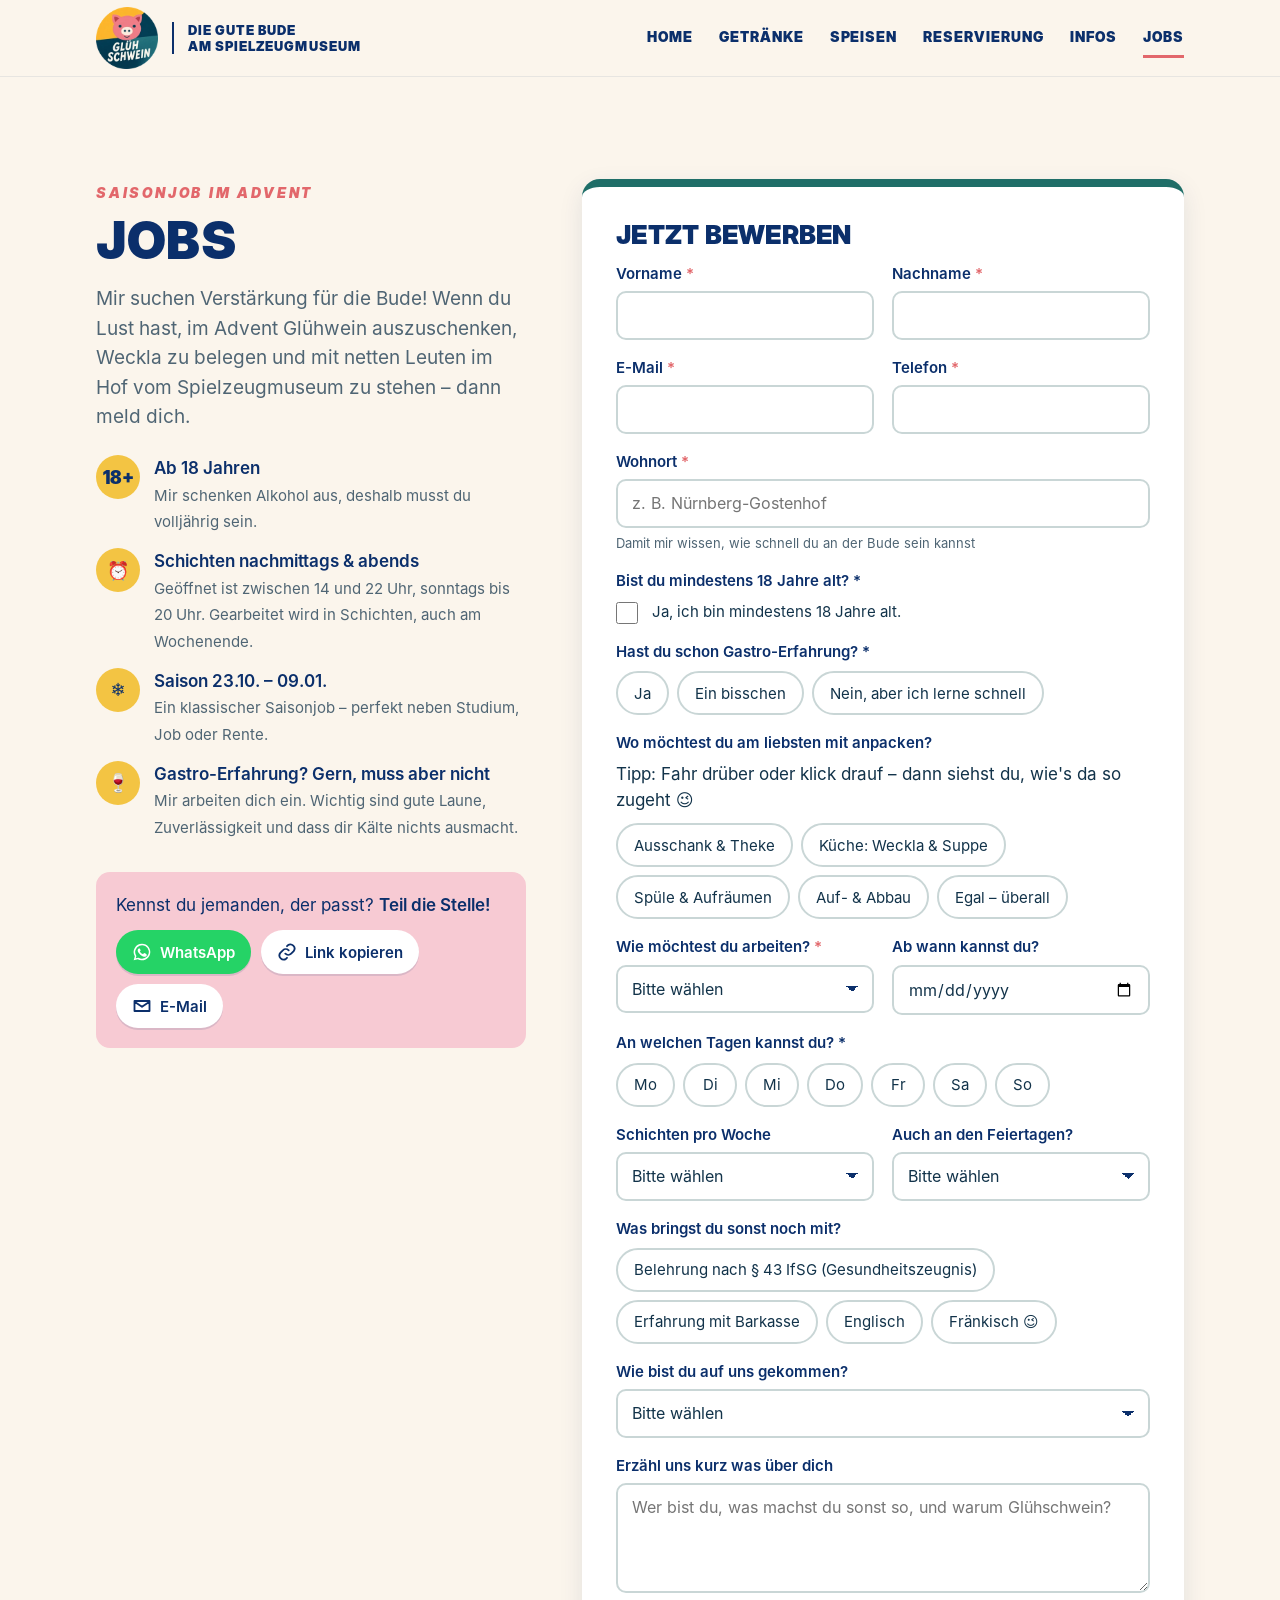
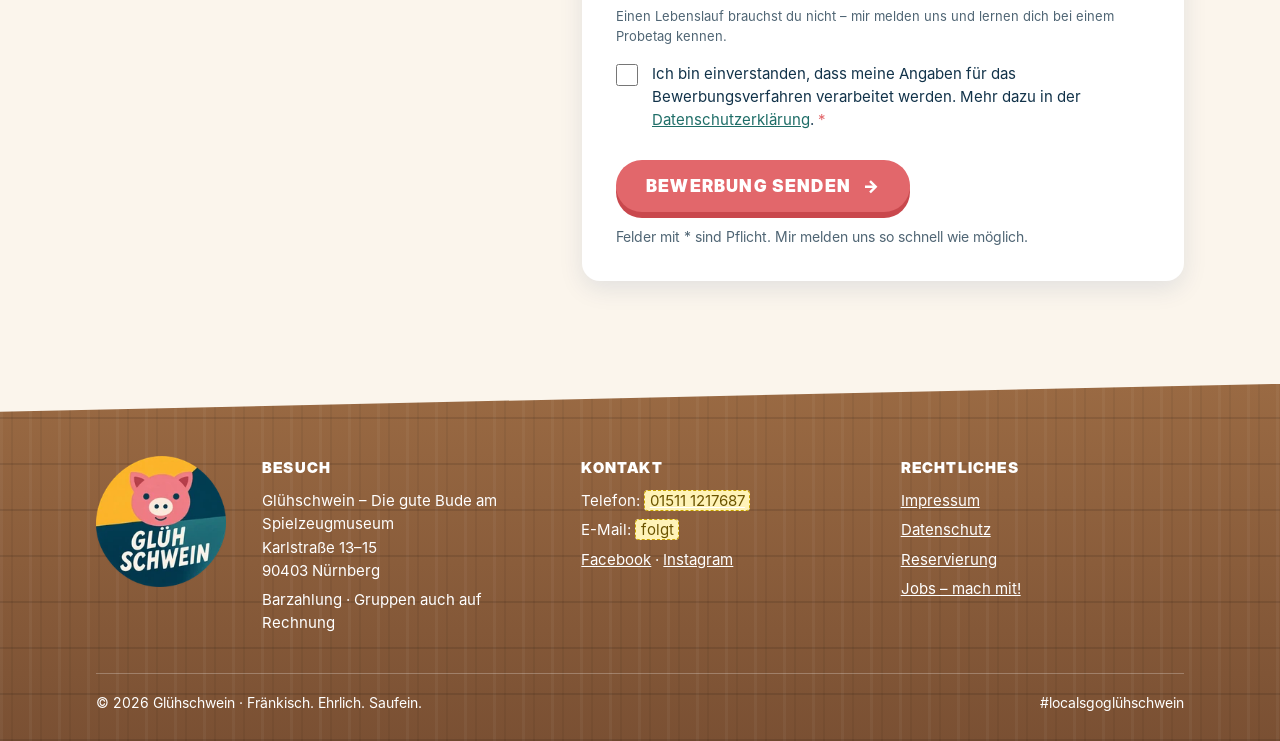
==== commit 418256b4: "Jobs: Bereich beim Drüberfahren gelb hervorheben, andere treten zurück Co-Authored-By: Claude Opus 5" ====
--- a/jobs/index.html
+++ b/jobs/index.html
@@ -8,7 +8,7 @@
   <meta name="theme-color" content="#164f55">
   <link rel="icon" href="../bilder/favicon.png" type="image/png">
   <link rel="apple-touch-icon" href="../bilder/apple-touch-icon.png">
-  <link rel="stylesheet" href="../css/style.css?v=14">
+  <link rel="stylesheet" href="../css/style.css?v=15">
   <meta property="og:title" content="Jobs im Glühschwein – mach mit!">
   <meta property="og:description" content="Saisonjob im Advent: Ausschank, Küche, Auf- und Abbau im Innenhof vom Spielzeugmuseum Nürnberg. Ab 18 – jetzt online bewerben!">
   <meta property="og:type" content="website">
@@ -129,8 +129,8 @@
 
         <fieldset class="auswahl breit">
           <legend>Wo möchtest du am liebsten mit anpacken?</legend>
-          <p class="klein tipp">Tipp: Klick drauf – dann siehst du, wie's da so zugeht 😉</p>
-          <div class="optionen">
+          <p class="klein tipp">Tipp: Fahr drüber oder klick drauf – dann siehst du, wie's da so zugeht 😉</p>
+          <div class="optionen optionen--bilder">
             <label class="option"><input type="checkbox" name="bereich" value="Ausschank / Theke" data-bild="ausschank"><span>Ausschank &amp; Theke</span></label>
             <label class="option"><input type="checkbox" name="bereich" value="Küche / Weckla &amp; Suppe" data-bild="kueche"><span>Küche: Weckla &amp; Suppe</span></label>
             <label class="option"><input type="checkbox" name="bereich" value="Spüle / Aufräumen" data-bild="spuele"><span>Spüle &amp; Aufräumen</span></label>
--- a/css/style.css
+++ b/css/style.css
@@ -320,8 +320,14 @@
 .optionen { display: flex; flex-wrap: wrap; gap: 8px; }
 .option { position: relative; display: inline-flex; cursor: pointer; }
 .option input { position: absolute; opacity: 0; width: 1px; height: 1px; }
-.option span { display: inline-flex; align-items: center; min-height: 44px; padding: 8px 16px; border: 2px solid var(--rahmen); border-radius: 999px; background: #fff; font-size: 15px; color: var(--text); transition: background .15s, border-color .15s, color .15s; }
-.option:hover span { border-color: var(--farbe-primaer); }
+.option span { display: inline-flex; align-items: center; min-height: 44px; padding: 8px 16px; border: 2px solid var(--rahmen); border-radius: 999px; background: #fff; font-size: 15px; color: var(--text); transition: background .15s, border-color .15s, color .15s, transform .15s, opacity .15s, box-shadow .15s; }
+@media (hover: hover) and (pointer: fine) {
+  /* Beim Drüberfahren: Knopf leuchtet im Logo-Gelb */
+  .option:hover span { background: var(--farbe-logo-gelb); border-color: var(--farbe-logo-gelb); color: var(--farbe-navy); font-weight: 600; transform: translateY(-2px); box-shadow: 0 4px 0 #d9a900; }
+  .option:hover input:checked + span { background: var(--farbe-primaer); border-color: var(--farbe-logo-gelb); color: #fff; box-shadow: 0 0 0 3px var(--farbe-logo-gelb); }
+  /* Bereiche mit Bild: die anderen treten zurück, damit der aktuelle heraussticht */
+  .optionen--bilder:hover .option:not(:hover) span { opacity: .45; }
+}
 .option input:checked + span { background: var(--farbe-primaer); border-color: var(--farbe-primaer); color: #fff; font-weight: 600; }
 .option input:focus-visible + span { outline: 3px solid var(--farbe-akzent); outline-offset: 2px; }
 .optionen--tage .option span { min-width: 54px; justify-content: center; }
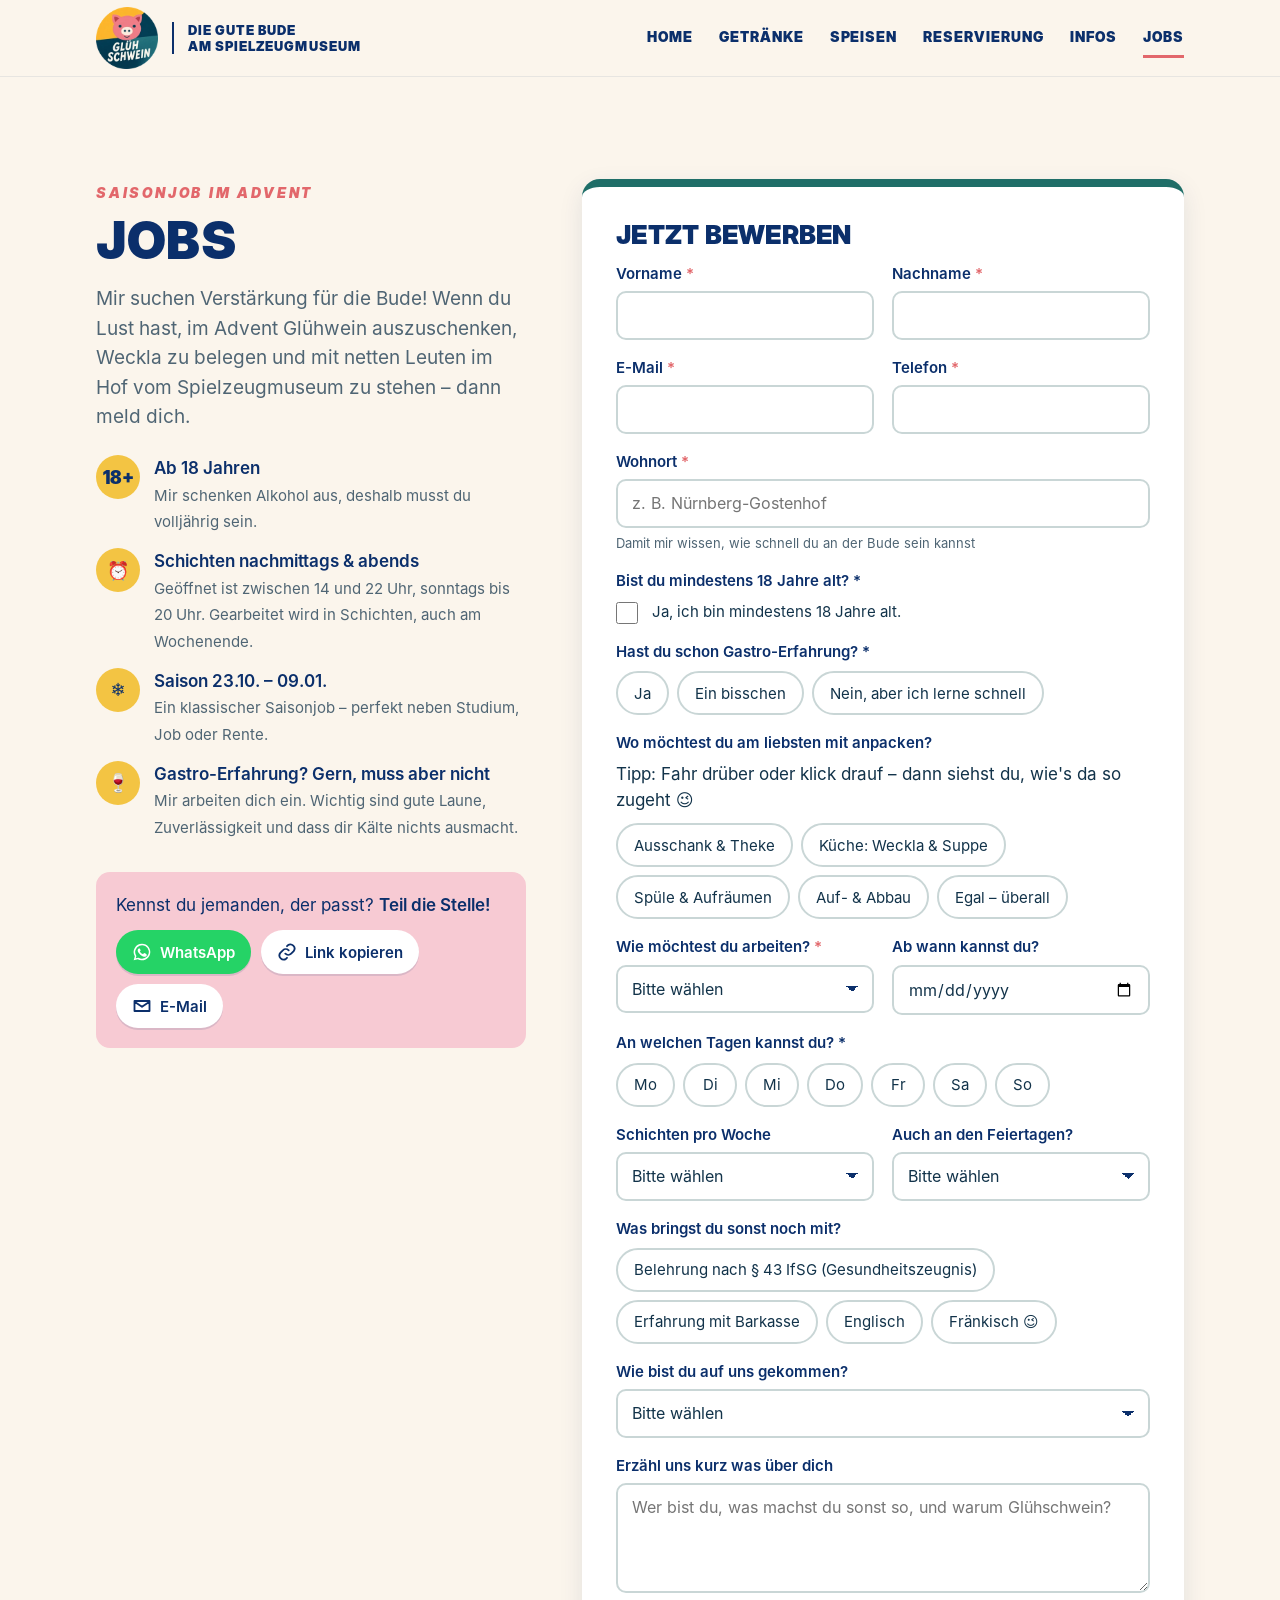
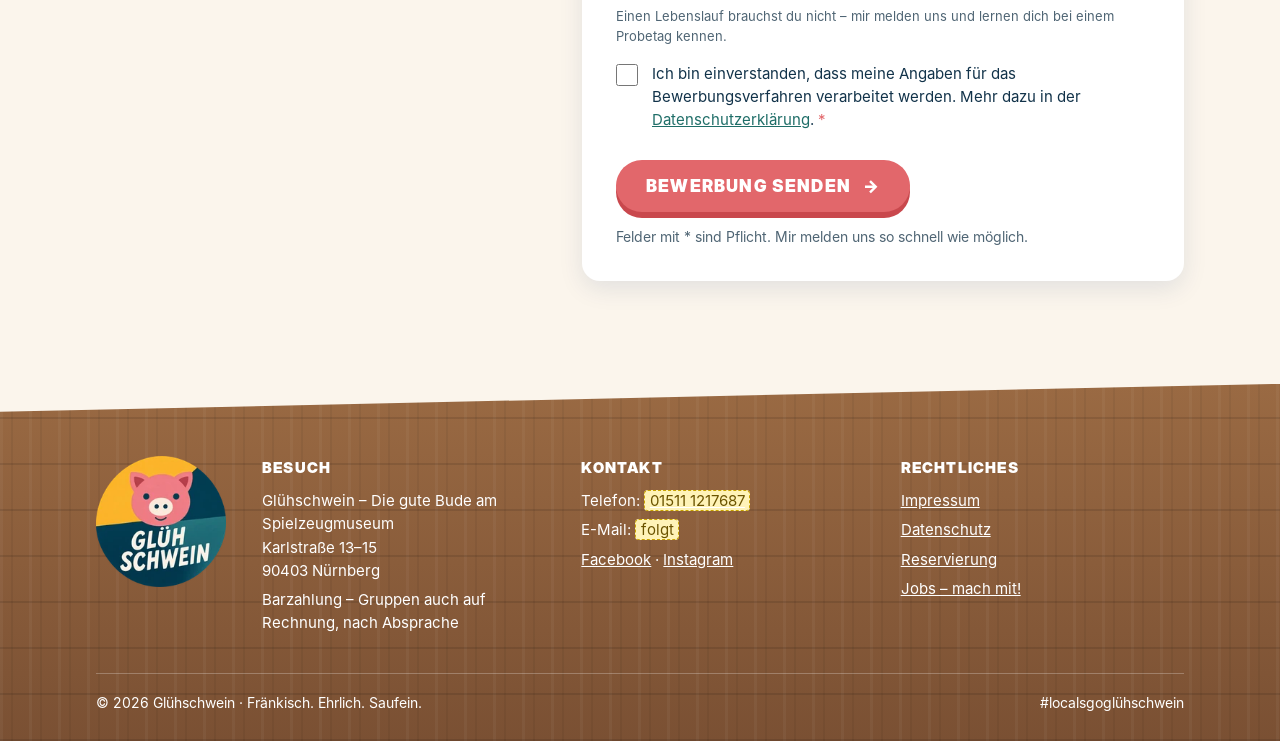
==== commit 07511cca: "Fußzeile: „Barzahlung – Gruppen auch auf Rechnung, nach Absprache“ Co-Authored-By: Claude Opus 5.5 <" ====
--- a/jobs/index.html
+++ b/jobs/index.html
@@ -8,7 +8,7 @@
   <meta name="theme-color" content="#164f55">
   <link rel="icon" href="../bilder/favicon.png" type="image/png">
   <link rel="apple-touch-icon" href="../bilder/apple-touch-icon.png">
-  <link rel="stylesheet" href="../css/style.css?v=15">
+  <link rel="stylesheet" href="../css/style.css?v=16">
   <meta property="og:title" content="Jobs im Glühschwein – mach mit!">
   <meta property="og:description" content="Saisonjob im Advent: Ausschank, Küche, Auf- und Abbau im Innenhof vom Spielzeugmuseum Nürnberg. Ab 18 – jetzt online bewerben!">
   <meta property="og:type" content="website">
@@ -255,7 +255,7 @@
       <div>
         <h4>Besuch</h4>
         <p>Glühschwein – Die gute Bude am Spielzeugmuseum<br>Karlstraße 13–15<br>90403 Nürnberg</p>
-        <p>Barzahlung · Gruppen auch auf Rechnung</p>
+        <p>Barzahlung – Gruppen auch auf Rechnung, nach Absprache</p>
       </div>
       <div>
         <h4>Kontakt</h4>
@@ -284,6 +284,6 @@
   </div>
 </footer>
 
-<script src="../js/main.js?v=12" defer></script>
+<script src="../js/main.js?v=14" defer></script>
 </body>
 </html>
--- a/css/style.css
+++ b/css/style.css
@@ -448,3 +448,35 @@
 .bildtipp::after { content: ""; position: absolute; left: var(--pfeil, 50%); bottom: -8px; width: 16px; height: 16px; background: #fff; transform: translateX(-50%) rotate(45deg); }
 .bildtipp.unten::after { bottom: auto; top: -8px; }
 @media (prefers-reduced-motion: reduce) { .bildtipp { transition: none; } }
+
+/* ---------- Eigener Kalender (Reservierung): Schließtage nicht wählbar ---------- */
+.kalender-feld { position: relative; }
+.kalender-knopf { width: 100%; min-height: 48px; display: flex; align-items: center; gap: 10px; padding: 10px 14px;
+  font: inherit; font-size: 16px; color: var(--text); text-align: left; cursor: pointer;
+  background: #fff; border: 2px solid var(--rahmen); border-radius: 10px; }
+.kalender-knopf svg { width: 20px; height: 20px; color: var(--farbe-primaer); flex: none; }
+.kalender-knopf:hover, .kalender-knopf[aria-expanded="true"] { border-color: var(--farbe-primaer); }
+.kalender-knopf.leer span { color: var(--text-leise); }
+.feld--fehler .kalender-knopf { border-color: var(--farbe-akzent); }
+.kalender { position: absolute; z-index: 60; top: calc(100% + 6px); left: 0; width: 320px; max-width: calc(100vw - 32px);
+  background: #fff; border-radius: 14px; box-shadow: 0 14px 40px rgba(11,47,107,.25); padding: 14px; }
+.kalender[hidden] { display: none; }
+.kal-kopf { display: flex; align-items: center; justify-content: space-between; margin-bottom: 8px; }
+.kal-kopf b { font: 900 16px/1 var(--schrift-ueberschrift); text-transform: uppercase; color: var(--farbe-navy); letter-spacing: .03em; }
+.kal-pfeil { width: 40px; height: 40px; border: 0; border-radius: 50%; background: var(--hintergrund); color: var(--farbe-navy); font-size: 20px; cursor: pointer; }
+.kal-pfeil:hover:not(:disabled) { background: var(--farbe-logo-gelb); }
+.kal-pfeil:disabled { opacity: .3; cursor: default; }
+.kal-raster { display: grid; grid-template-columns: repeat(7, 1fr); gap: 3px; }
+.kal-wt { text-align: center; font-size: 12px; font-weight: 600; color: var(--text-leise); padding: 4px 0; }
+.kal-tag { position: relative; aspect-ratio: 1; min-height: 38px; border: 0; border-radius: 10px; background: #eef5f4;
+  font: 600 15px/1 var(--schrift-text); color: var(--farbe-navy); cursor: pointer; }
+.kal-tag:hover:not(:disabled) { background: var(--farbe-logo-gelb); }
+.kal-tag[aria-pressed="true"] { background: var(--farbe-primaer); color: #fff; }
+.kal-tag:disabled { background: transparent; color: #b8c3c8; cursor: not-allowed; font-weight: 400; }
+.kal-tag.zu:disabled { text-decoration: line-through; color: #d39a9c; }
+.kal-tag.sonder::after { content: ""; position: absolute; left: 50%; bottom: 5px; width: 5px; height: 5px; margin-left: -2.5px; border-radius: 50%; background: var(--farbe-akzent); }
+.kal-tag.heute { box-shadow: inset 0 0 0 2px var(--farbe-logo-gelb); }
+.kal-leer { aspect-ratio: 1; }
+.kal-legende { display: flex; flex-wrap: wrap; gap: 6px 14px; margin-top: 10px; font-size: 12px; color: var(--text-leise); }
+.kal-legende i { display: inline-block; width: 10px; height: 10px; border-radius: 3px; margin-right: 5px; vertical-align: -1px; }
+@media (max-width: 520px) { .kalender { width: 100%; max-width: none; } }
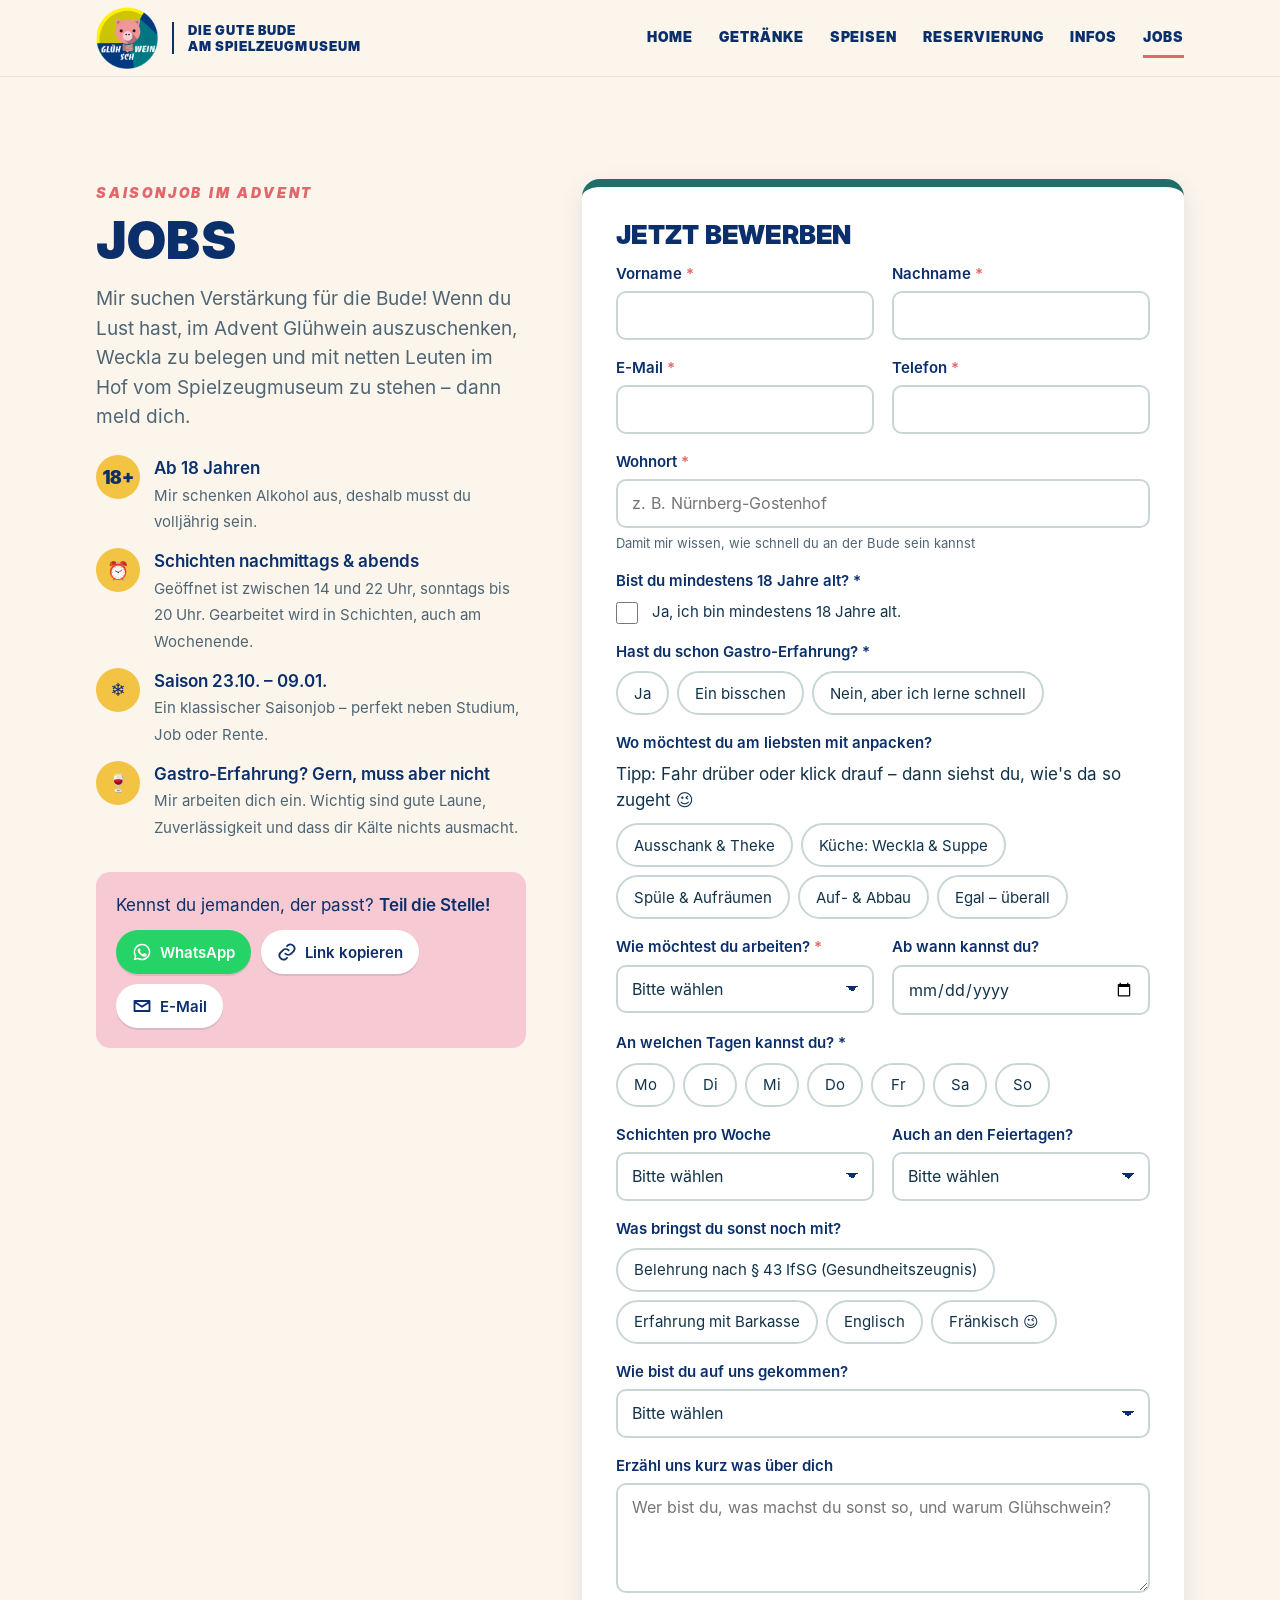
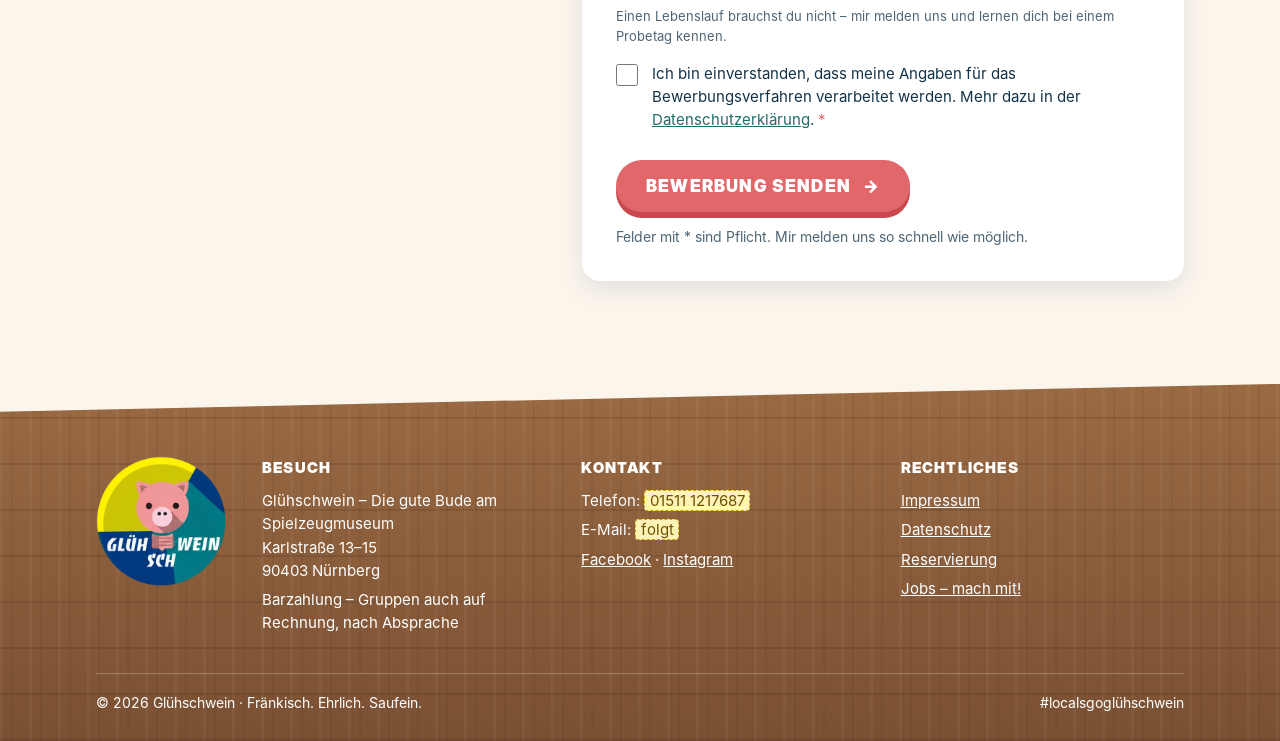
==== commit a6f09fc2: "Logo oben, unten und als Browser-Symbol durch das Logo aus dem Einstiegsbild ersetzt Co-Authored-By:" ====
--- a/jobs/index.html
+++ b/jobs/index.html
@@ -6,8 +6,8 @@
   <title>Jobs – Glühschwein · Saisonjob im Advent in Nürnberg</title>
   <meta name="description" content="Saisonjob im Glühschwein am Spielzeugmuseum Nürnberg: Ausschank, Küche, Auf- und Abbau. Ab 18 Jahren, Schichten nachmittags und abends, 23.10. – 09.01. Jetzt online bewerben.">
   <meta name="theme-color" content="#164f55">
-  <link rel="icon" href="../bilder/favicon.png" type="image/png">
-  <link rel="apple-touch-icon" href="../bilder/apple-touch-icon.png">
+  <link rel="icon" href="../bilder/favicon.png?v=2" type="image/png">
+  <link rel="apple-touch-icon" href="../bilder/apple-touch-icon.png?v=2">
   <link rel="stylesheet" href="../css/style.css?v=16">
   <meta property="og:title" content="Jobs im Glühschwein – mach mit!">
   <meta property="og:description" content="Saisonjob im Advent: Ausschank, Küche, Auf- und Abbau im Innenhof vom Spielzeugmuseum Nürnberg. Ab 18 – jetzt online bewerben!">
@@ -26,7 +26,7 @@
 <header class="kopf">
   <div class="huelle kopf__innen">
     <a class="marke" href="../" aria-label="Glühschwein – zur Startseite">
-      <img class="marke__logo" src="../bilder/logo-klein.webp" width="180" height="182" alt="Logo Glühschwein">
+      <img class="marke__logo" src="../bilder/logo-klein.webp?v=2" width="360" height="360" alt="Logo Glühschwein">
       <span class="marke__zeile">Die gute Bude<br>am Spielzeugmuseum</span>
     </a>
     <button class="burger" type="button" aria-label="Menü öffnen" aria-expanded="false" aria-controls="hauptmenue">
@@ -251,7 +251,7 @@
 <footer class="fuss">
   <div class="huelle">
     <div class="fuss__raster">
-      <img class="logo-fuss" src="../bilder/logo-klein.webp" width="180" height="182" alt="Logo Glühschwein" loading="lazy">
+      <img class="logo-fuss" src="../bilder/logo-klein.webp?v=2" width="360" height="360" alt="Logo Glühschwein" loading="lazy">
       <div>
         <h4>Besuch</h4>
         <p>Glühschwein – Die gute Bude am Spielzeugmuseum<br>Karlstraße 13–15<br>90403 Nürnberg</p>
